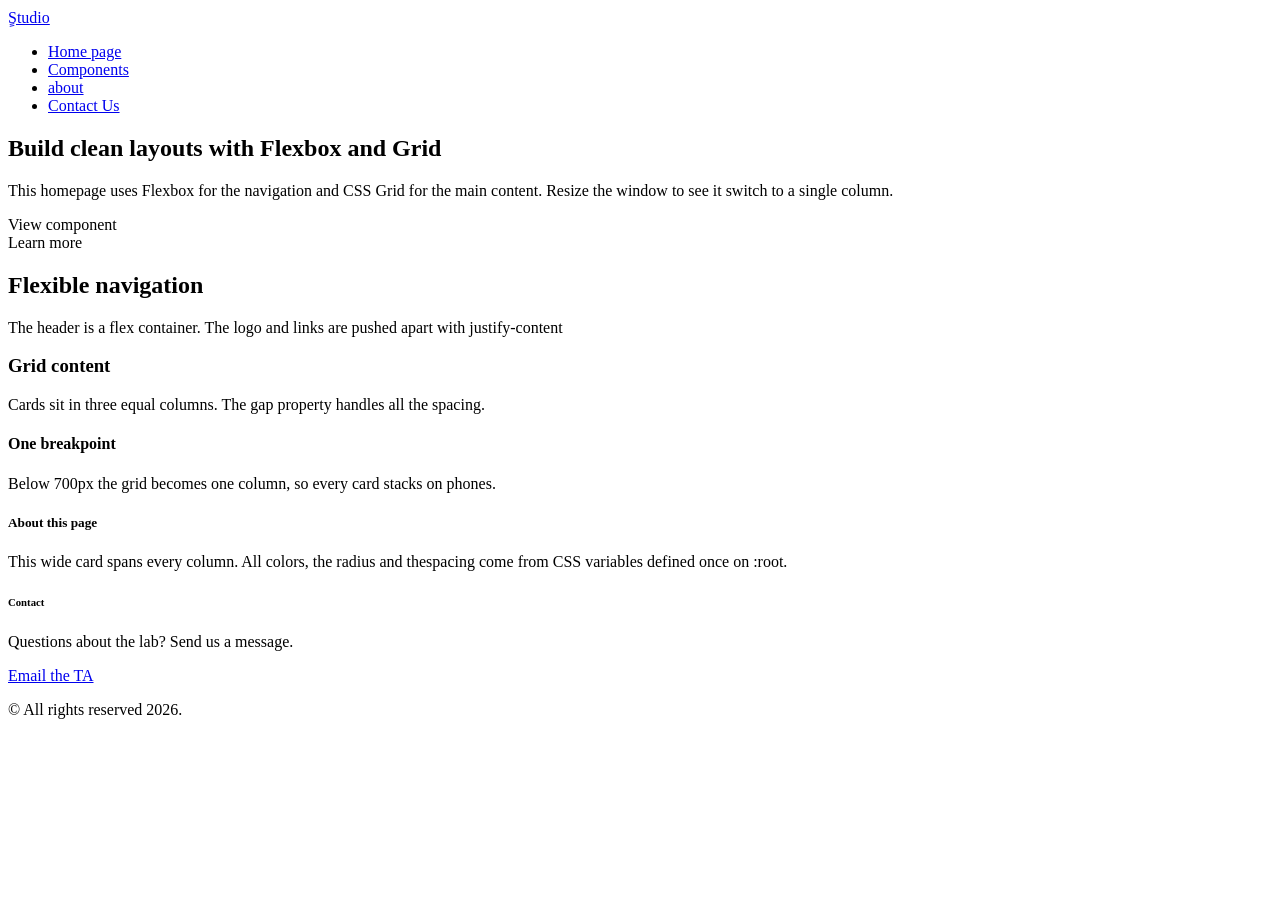
==== index.html @ 55640add "submission of project2_Lab2" ====
<!DOCTYPE html>
<html lang="en" dir="ltr">
<head>
    <meta charset="UTF-8">
    <meta name="viewport" content="width=device-width, initial-scale=1.0">
    <title>Home page / My website</title>
    <!-- ربط ملف الـ CSS المشترك -->
    <link rel="stylesheet" href="css/style.css">
</head>
<body>

    <!-- الهيدر وقائمة التنقل المشتركة -->
    <header class="site-header">
        <a class="logo" href="index.html">ٍStudio</div>
        <nav>
            <ul>
                <li><a href="index.html" class="active">Home page</a></li>
                <li><a href="components.html">Components</a></li>
                <li><a href="#about">about</a></li>
                <li><a href="#contact">Contact Us</a></li>
            </ul>
        </nav>
    </header>
    
    <div class="container">
            <section class="hero">
                <h1>Build clean layouts with Flexbox and Grid</h1>
                <p>This homepage uses Flexbox for the navigation and CSS Grid for the 
                   main content. Resize the window to see it switch to a single column.</p>
                <div class="action" >
                    <div class="btn" href="component.html">View component</div>
                    <div class="btn btn_outline" href="about.html">Learn more</div>
                </div>
            </section>

    <!-- المحتوى الرئيسي -->
    <main class="Grid">
        <article class="card">
            <h2>Flexible navigation</h2>
            <p>The header is a flex container. The logo and links are pushed apart 
               with justify-content</p>
        </article>

        <article class="card">
            <h3>Grid content</h3>
            <p>Cards sit in three equal columns. The gap property handles all the 
               spacing.</p>
        </article>

        <article class="card">
            <h4>One breakpoint</h4>
            <p>Below 700px the grid becomes one column, so every card stacks on 
               phones.</p>
        </article>

        <section class="card wide" id="about">
            <h5>About this page</h5>
            <p>This wide card spans every column. All colors, the radius and thespacing 
                come from CSS variables defined once on :root.</p>
        </section>

        <section class="card wide" id="contact">
            <h6>Contact</h6>
            <p>Questions about the lab? Send us a message.</p>
            <a class="btn" href="mailto:i57373785@gmail.com">Email the TA</a>
        </section>

        
    </main>

    <!-- الفوتر -->
    <footer class="site-footer">
        <p>&copy; All rights reserved 2026.</p>
    </footer>

</body>
</html>
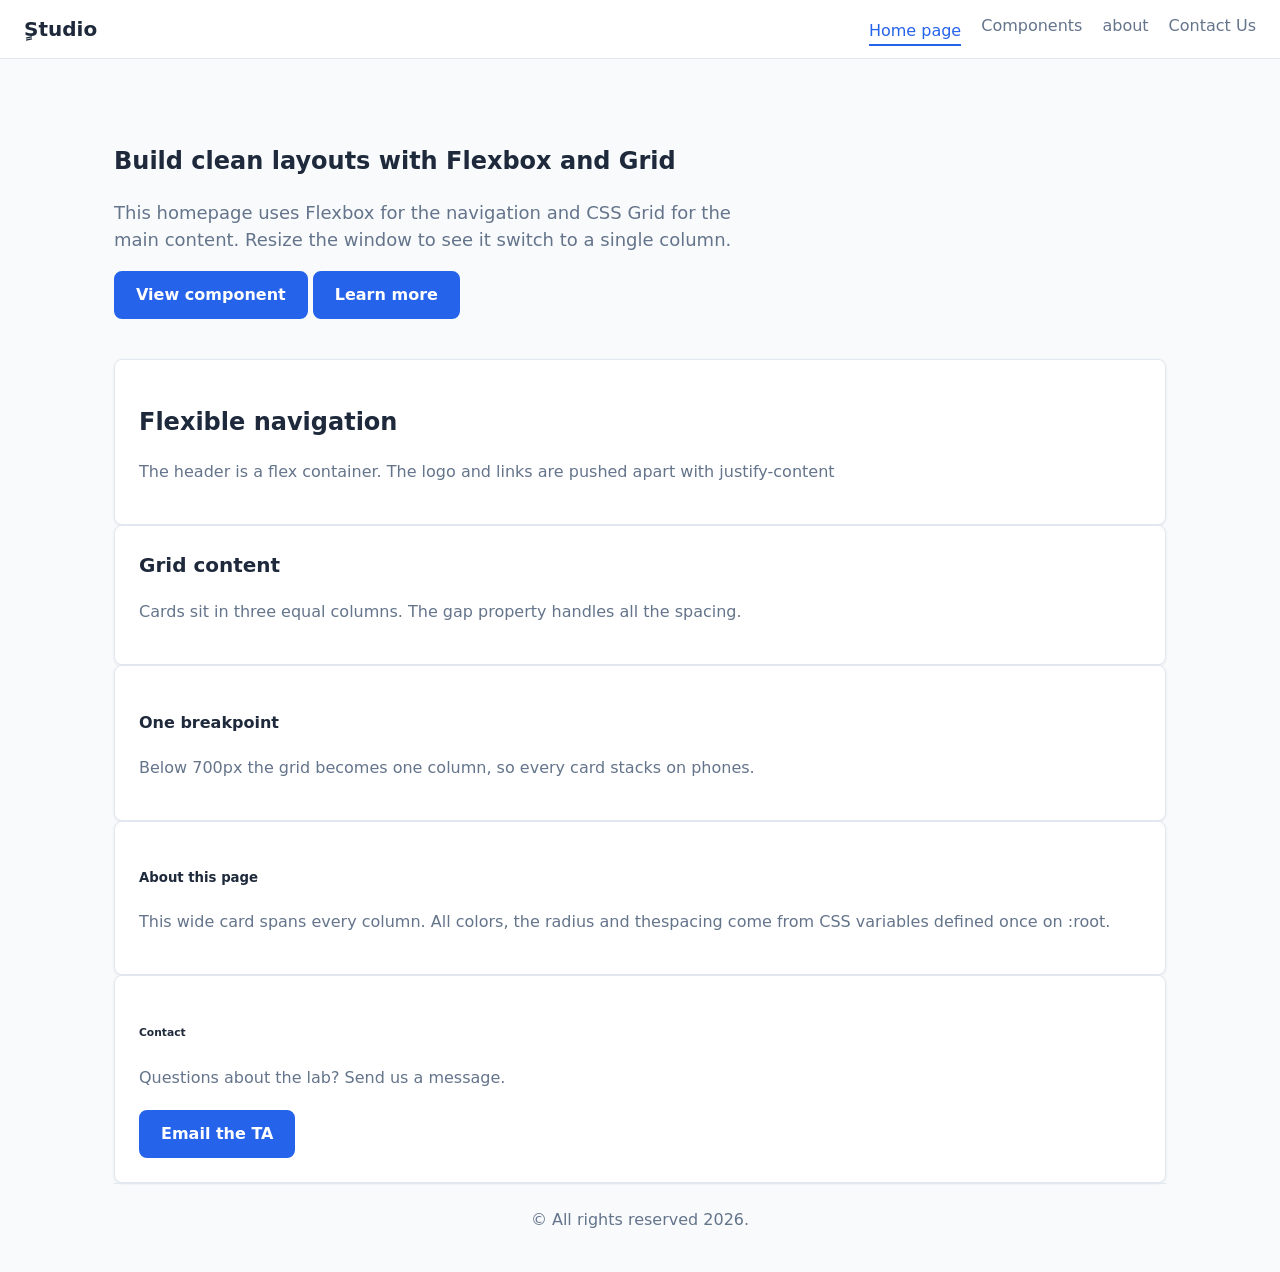
==== commit 7a43e77d: "fix the CSS issue" ====
--- a/index.html
+++ b/index.html
@@ -5,7 +5,7 @@
     <meta name="viewport" content="width=device-width, initial-scale=1.0">
     <title>Home page / My website</title>
     <!-- ربط ملف الـ CSS المشترك -->
-    <link rel="stylesheet" href="css/style.css">
+    <link rel="stylesheet" href="CSS/style.css">
 </head>
 <body>
 
--- a/CSS/style.css
+++ b/CSS/style.css
@@ -0,0 +1,282 @@
+/* =========================================================
+   1. CSS Variables & Resets (Light Mode - Default)
+   ========================================================= */
+:root {
+  --primary: #2563eb;
+  --primary-dark: #1d4ed8;
+  --bg: #f8fafc;
+  --surface: #ffffff;
+  --text: #1e293b;
+  --muted: #64748b;
+  --border: #e2e8f0;
+  --radius: 8px;
+  --space: 24px;
+}
+
+/* =========================================================
+   2. Dark Mode Support (@media prefers-color-scheme)
+   ========================================================= */
+@media (prefers-color-scheme: dark) {
+  :root {
+    --bg: #0f172a;
+    --surface: #1e293b;
+    --text: #f8fafc;
+    --muted: #94a3b8;
+    --border: #334155;
+    --primary: #3b82f6;
+    --primary-dark: #2563eb;
+  }
+}
+
+* {
+  box-sizing: border-box;
+}
+
+body {
+  margin: 0;
+  font-family: system-ui, -apple-system, sans-serif;
+  background: var(--bg);
+  color: var(--text);
+  line-height: 1.5;
+  transition: background-color 0.3s, color 0.3s;
+}
+
+p { margin: 0 0 1em; }
+a { color: var(--primary); }
+
+.container {
+  max-width: 1100px;
+  margin: 0 auto;
+  padding: 0 var(--space);
+}
+
+/* =========================================================
+   3. Navigation = FLEXBOX
+   ========================================================= */
+.site-header {
+  display: flex;
+  justify-content: space-between;
+  align-items: center;
+  flex-wrap: wrap;
+  gap: var(--space);
+  padding: 14px var(--space);
+  background: var(--surface);
+  border-bottom: 1px solid var(--border);
+}
+
+.logo { 
+  font-weight: 700; 
+  font-size: 1.25rem; 
+  color: var(--text); 
+  text-decoration: none; 
+}
+
+.site-header ul { 
+  display: flex; 
+  gap: 20px; 
+  list-style: none; 
+  margin: 0;
+  padding: 0; 
+}
+
+.site-header a:not(.logo) { 
+  text-decoration: none; 
+  color: var(--muted);
+  padding: 4px 0; 
+}
+
+.site-header a:not(.logo):hover,
+.site-header a.active { 
+  color: var(--primary); 
+  border-bottom: 2px solid var(--primary); 
+}
+
+/* =========================================================
+   4. Hero & Buttons
+   ========================================================= */
+.hero { padding: 64px 0 40px; }
+.hero p { max-width: 55ch; color: var(--muted); font-size: 1.125rem; }
+.hero .actions { display: flex; gap: 12px; flex-wrap: wrap; margin-top: 24px; }
+
+.btn {
+  display: inline-block;
+  padding: 10px 20px;
+  font: inherit;
+  font-weight: 600;
+  color: #fff;
+  background: var(--primary);
+  border: 2px solid var(--primary);
+  border-radius: var(--radius);
+  text-decoration: none;
+  cursor: pointer;
+  transition: background .15s, border-color .15s;
+}
+
+.btn:hover:not(:disabled),
+.btn.is-hover {
+  background: var(--primary-dark);
+  border-color: var(--primary-dark);
+}
+
+.btn:focus-visible { outline: 3px solid #93b4f8; outline-offset: 2px; }
+
+.btn:disabled {
+  background: #cbd5e1;
+  border-color: #cbd5e1;
+  color: #64748b;
+  cursor: not-allowed;
+}
+
+.btn-outline { background: transparent; color: var(--primary); }
+.btn-outline:hover:not(:disabled) { background: var(--primary); color: #fff; }
+
+/* =========================================================
+   5. Card & Grid Layout (Desktop & Tablet Breakpoints)
+   ========================================================= */
+.card {
+  background: var(--surface);
+  border: 1px solid var(--border);
+  border-radius: var(--radius);
+  padding: 24px;
+  box-shadow: 0 1px 3px rgba(15, 23, 42, .08);
+}
+
+.card h3 { font-size: 1.25rem; margin-top: 0; }
+.card p { color: var(--muted); }
+.card .btn { margin-top: 4px; }
+
+/* Mobile (Default): 1 Column */
+.grid {
+  display: grid;
+  grid-template-columns: 1fr;
+  gap: 24px;
+  padding-bottom: 48px;
+}
+
+/* Tablet Screens (>= 600px): 2 Columns */
+@media (min-width: 600px) {
+  .grid {
+    grid-template-columns: repeat(2, 1fr);
+  }
+}
+
+/* Desktop Screens (>= 900px): 3 Columns */
+@media (min-width: 900px) {
+  .grid {
+    grid-template-columns: repeat(3, 1fr);
+  }
+}
+
+.grid .wide { grid-column: 1 / -1; }
+
+.site-footer {
+  border-top: 1px solid var(--border);
+  padding: 24px 0;
+  color: var(--muted);
+  text-align: center;
+}
+
+/* =========================================================
+   6. Responsive Table & Badges
+   ========================================================= */
+.table-wrap {
+  overflow-x: auto;
+  border: 1px solid var(--border);
+  border-radius: var(--radius);
+  background: var(--surface);
+}
+
+table { width: 100%; min-width: 520px; border-collapse: collapse; }
+th, td { padding: 12px 16px; text-align: left; }
+th { background: var(--primary); color: #fff; white-space: nowrap; }
+tbody tr:nth-child(even) { background: var(--bg); }
+tbody tr:hover { background: rgba(37, 99, 235, 0.1); }
+
+.badge { 
+  padding: 2px 10px; 
+  border-radius: 999px; 
+  font-size: .85rem; 
+  font-weight: 600; 
+  background: #dcfce7; 
+  color: #166534; 
+}
+.badge.off { background: #fee2e2; color: #991b1b; }
+
+/* =========================================================
+   7. Additional Components (Forms, Alerts, CSS Modal)
+   ========================================================= */
+/* Form Elements */
+.form-group {
+  margin-bottom: 16px;
+}
+.form-group label {
+  display: block;
+  margin-bottom: 6px;
+  font-weight: 600;
+  color: var(--text);
+}
+.form-control {
+  width: 100%;
+  padding: 10px 14px;
+  border: 1px solid var(--border);
+  border-radius: var(--radius);
+  background: var(--surface);
+  color: var(--text);
+  font: inherit;
+}
+
+/* Alert Box Component */
+.alert {
+  padding: 14px 20px;
+  border-radius: var(--radius);
+  border: 1px solid transparent;
+  margin-bottom: 16px;
+  font-weight: 500;
+}
+.alert-info {
+  background: #e0f2fe;
+  color: #0369a1;
+  border-color: #bae6fd;
+}
+
+/* CSS Pure Modal (No JS - using :target) */
+.modal {
+  display: none;
+  position: fixed;
+  top: 0; left: 0; width: 100%; height: 100%;
+  background: rgba(0, 0, 0, 0.6);
+  align-items: center;
+  justify-content: center;
+  z-index: 1000;
+}
+.modal:target {
+  display: flex;
+}
+.modal-content {
+  background: var(--surface);
+  padding: 24px;
+  border-radius: var(--radius);
+  max-width: 450px;
+  width: 90%;
+  position: relative;
+}
+
+/* Helpers */
+.section { padding: 32px 0 8px; }
+.section > h2 { margin-bottom: 16px; }
+.row { display: flex; flex-wrap: wrap; gap: 16px; align-items: center; }
+.label { color: var(--muted); font-size: .9rem; }
+
+.swatches { 
+  display: grid; 
+  grid-template-columns: repeat(auto-fit, minmax(140px, 1fr)); 
+  gap: 16px; 
+}
+.swatch { 
+  border: 1px solid var(--border); 
+  border-radius: var(--radius); 
+  overflow: hidden; 
+  background: var(--surface); 
+}
+.swatch i { display: block; height: 56px; }
+.swatch code { display: block; padding: 8px 12px; font-size: .85rem; }
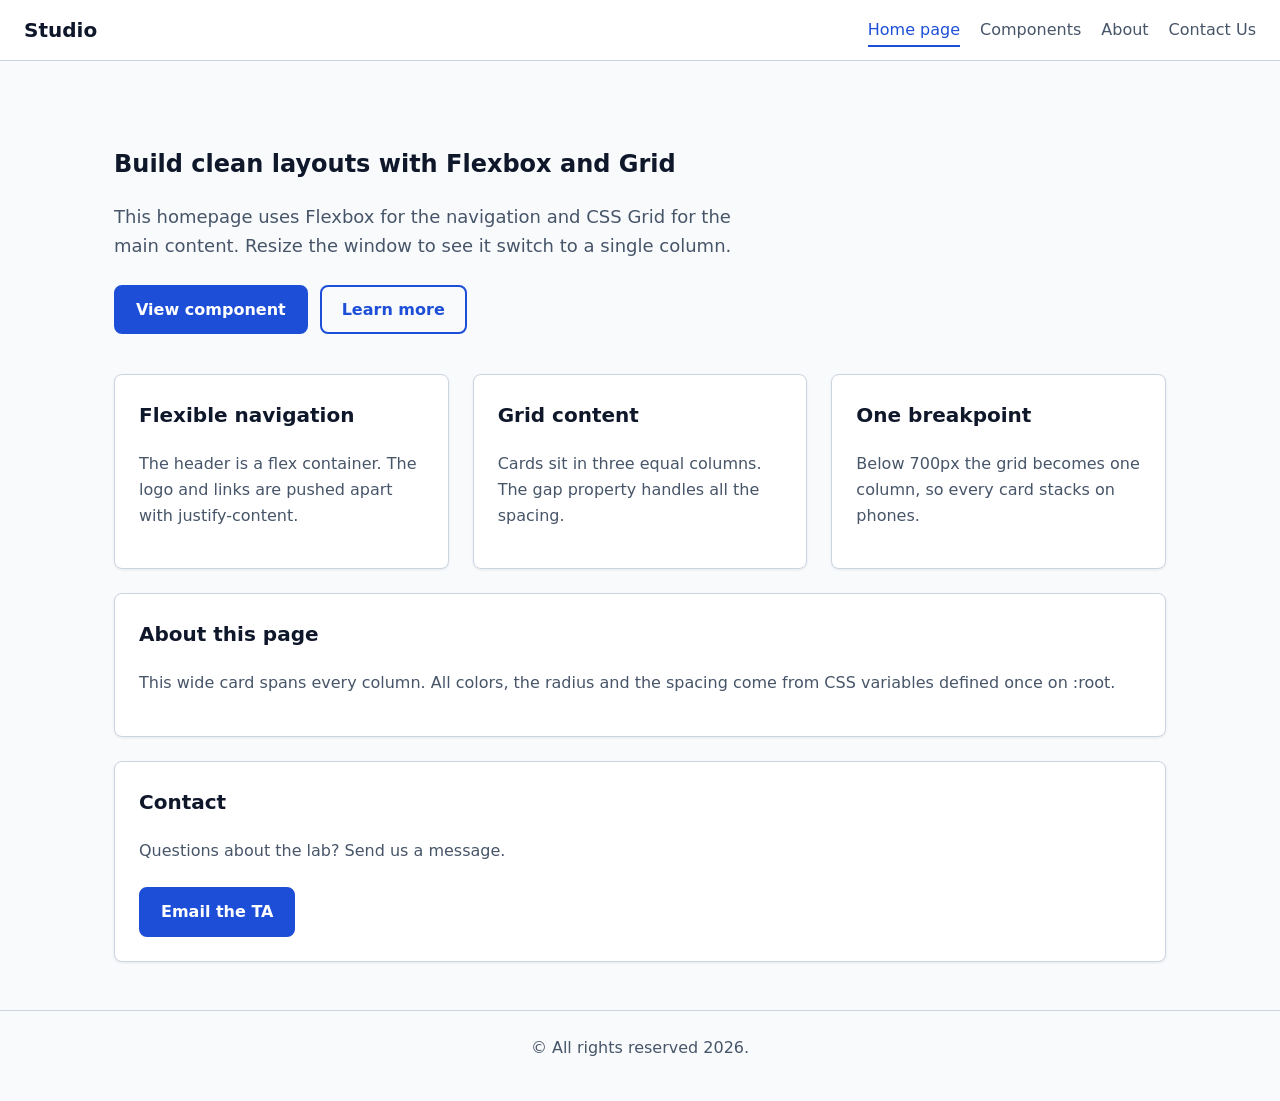
==== commit 029309fd: "the final submission of Project 2_Lab2" ====
--- a/index.html
+++ b/index.html
@@ -3,72 +3,69 @@
 <head>
     <meta charset="UTF-8">
     <meta name="viewport" content="width=device-width, initial-scale=1.0">
-    <title>Home page / My website</title>
-    <!-- ربط ملف الـ CSS المشترك -->
+    <title>Home page - Studio</title>
     <link rel="stylesheet" href="CSS/style.css">
 </head>
 <body>
 
-    <!-- الهيدر وقائمة التنقل المشتركة -->
+    <!-- Navigation Header -->
     <header class="site-header">
-        <a class="logo" href="index.html">ٍStudio</div>
+        <a class="logo" href="index.html" aria-label="Studio Home">Studio</a>
         <nav>
             <ul>
                 <li><a href="index.html" class="active">Home page</a></li>
                 <li><a href="components.html">Components</a></li>
-                <li><a href="#about">about</a></li>
+                <li><a href="#about">About</a></li>
                 <li><a href="#contact">Contact Us</a></li>
             </ul>
         </nav>
     </header>
     
+    <!-- Hero Section -->
     <div class="container">
-            <section class="hero">
-                <h1>Build clean layouts with Flexbox and Grid</h1>
-                <p>This homepage uses Flexbox for the navigation and CSS Grid for the 
-                   main content. Resize the window to see it switch to a single column.</p>
-                <div class="action" >
-                    <div class="btn" href="component.html">View component</div>
-                    <div class="btn btn_outline" href="about.html">Learn more</div>
-                </div>
+        <section class="hero">
+            <h1>Build clean layouts with Flexbox and Grid</h1>
+            <p>This homepage uses Flexbox for the navigation and CSS Grid for the 
+               main content. Resize the window to see it switch to a single column.</p>
+            <div class="actions">
+                <a class="btn" href="components.html">View component</a>
+                <a class="btn btn-outline" href="#about">Learn more</a>
+            </div>
+        </section>
+    </div>
+
+    <!-- Main Grid Content -->
+    <main class="container">
+        <div class="grid">
+            <article class="card">
+                <h3>Flexible navigation</h3>
+                <p>The header is a flex container. The logo and links are pushed apart with justify-content.</p>
+            </article>
+
+            <article class="card">
+                <h3>Grid content</h3>
+                <p>Cards sit in three equal columns. The gap property handles all the spacing.</p>
+            </article>
+
+            <article class="card">
+                <h3>One breakpoint</h3>
+                <p>Below 700px the grid becomes one column, so every card stacks on phones.</p>
+            </article>
+
+            <section class="card wide" id="about">
+                <h3>About this page</h3>
+                <p>This wide card spans every column. All colors, the radius and the spacing come from CSS variables defined once on :root.</p>
             </section>
 
-    <!-- المحتوى الرئيسي -->
-    <main class="Grid">
-        <article class="card">
-            <h2>Flexible navigation</h2>
-            <p>The header is a flex container. The logo and links are pushed apart 
-               with justify-content</p>
-        </article>
-
-        <article class="card">
-            <h3>Grid content</h3>
-            <p>Cards sit in three equal columns. The gap property handles all the 
-               spacing.</p>
-        </article>
-
-        <article class="card">
-            <h4>One breakpoint</h4>
-            <p>Below 700px the grid becomes one column, so every card stacks on 
-               phones.</p>
-        </article>
-
-        <section class="card wide" id="about">
-            <h5>About this page</h5>
-            <p>This wide card spans every column. All colors, the radius and thespacing 
-                come from CSS variables defined once on :root.</p>
-        </section>
-
-        <section class="card wide" id="contact">
-            <h6>Contact</h6>
-            <p>Questions about the lab? Send us a message.</p>
-            <a class="btn" href="mailto:i57373785@gmail.com">Email the TA</a>
-        </section>
-
-        
+            <section class="card wide" id="contact">
+                <h3>Contact</h3>
+                <p>Questions about the lab? Send us a message.</p>
+                <a class="btn" href="mailto:i57373785@gmail.com">Email the TA</a>
+            </section>
+        </div>
     </main>
 
-    <!-- الفوتر -->
+    <!-- Footer -->
     <footer class="site-footer">
         <p>&copy; All rights reserved 2026.</p>
     </footer>
--- a/CSS/style.css
+++ b/CSS/style.css
@@ -2,13 +2,13 @@
    1. CSS Variables & Resets (Light Mode - Default)
    ========================================================= */
 :root {
-  --primary: #2563eb;
-  --primary-dark: #1d4ed8;
+  --primary: #1d4ed8;       /* Blue with higher contrast for accessibility */
+  --primary-dark: #1e40af;
   --bg: #f8fafc;
   --surface: #ffffff;
-  --text: #1e293b;
-  --muted: #64748b;
-  --border: #e2e8f0;
+  --text: #0f172a;          /* Darker text for maximum readability */
+  --muted: #475569;         /* High-contrast muted text */
+  --border: #cbd5e1;
   --radius: 8px;
   --space: 24px;
 }
@@ -21,10 +21,10 @@
     --bg: #0f172a;
     --surface: #1e293b;
     --text: #f8fafc;
-    --muted: #94a3b8;
-    --border: #334155;
-    --primary: #3b82f6;
-    --primary-dark: #2563eb;
+    --muted: #cbd5e1;
+    --border: #475569;
+    --primary: #60a5fa;
+    --primary-dark: #3b82f6;
   }
 }
 
@@ -37,7 +37,7 @@
   font-family: system-ui, -apple-system, sans-serif;
   background: var(--bg);
   color: var(--text);
-  line-height: 1.5;
+  line-height: 1.6;
   transition: background-color 0.3s, color 0.3s;
 }
 
@@ -82,7 +82,8 @@
 .site-header a:not(.logo) { 
   text-decoration: none; 
   color: var(--muted);
-  padding: 4px 0; 
+  padding: 6px 0; 
+  font-weight: 500;
 }
 
 .site-header a:not(.logo):hover,
@@ -103,7 +104,7 @@
   padding: 10px 20px;
   font: inherit;
   font-weight: 600;
-  color: #fff;
+  color: #ffffff;
   background: var(--primary);
   border: 2px solid var(--primary);
   border-radius: var(--radius);
@@ -116,22 +117,34 @@
 .btn.is-hover {
   background: var(--primary-dark);
   border-color: var(--primary-dark);
-}
-
-.btn:focus-visible { outline: 3px solid #93b4f8; outline-offset: 2px; }
+  color: #ffffff;
+}
+
+.btn:focus-visible { 
+  outline: 3px solid var(--primary); 
+  outline-offset: 2px; 
+}
 
 .btn:disabled {
   background: #cbd5e1;
   border-color: #cbd5e1;
-  color: #64748b;
+  color: #475569;
   cursor: not-allowed;
 }
 
-.btn-outline { background: transparent; color: var(--primary); }
-.btn-outline:hover:not(:disabled) { background: var(--primary); color: #fff; }
-
-/* =========================================================
-   5. Card & Grid Layout (Desktop & Tablet Breakpoints)
+.btn-outline { 
+  background: transparent; 
+  color: var(--primary); 
+  border-color: var(--primary);
+}
+
+.btn-outline:hover:not(:disabled) { 
+  background: var(--primary); 
+  color: #ffffff; 
+}
+
+/* =========================================================
+   5. Card & Grid Layout
    ========================================================= */
 .card {
   background: var(--surface);
@@ -143,9 +156,9 @@
 
 .card h3 { font-size: 1.25rem; margin-top: 0; }
 .card p { color: var(--muted); }
-.card .btn { margin-top: 4px; }
-
-/* Mobile (Default): 1 Column */
+.card .btn { margin-top: 8px; }
+
+/* Mobile First Grid */
 .grid {
   display: grid;
   grid-template-columns: 1fr;
@@ -153,18 +166,12 @@
   padding-bottom: 48px;
 }
 
-/* Tablet Screens (>= 600px): 2 Columns */
 @media (min-width: 600px) {
-  .grid {
-    grid-template-columns: repeat(2, 1fr);
-  }
-}
-
-/* Desktop Screens (>= 900px): 3 Columns */
+  .grid { grid-template-columns: repeat(2, 1fr); }
+}
+
 @media (min-width: 900px) {
-  .grid {
-    grid-template-columns: repeat(3, 1fr);
-  }
+  .grid { grid-template-columns: repeat(3, 1fr); }
 }
 
 .grid .wide { grid-column: 1 / -1; }
@@ -188,27 +195,24 @@
 
 table { width: 100%; min-width: 520px; border-collapse: collapse; }
 th, td { padding: 12px 16px; text-align: left; }
-th { background: var(--primary); color: #fff; white-space: nowrap; }
+th { background: var(--primary); color: #ffffff; white-space: nowrap; }
 tbody tr:nth-child(even) { background: var(--bg); }
 tbody tr:hover { background: rgba(37, 99, 235, 0.1); }
 
 .badge { 
-  padding: 2px 10px; 
+  padding: 4px 10px; 
   border-radius: 999px; 
   font-size: .85rem; 
-  font-weight: 600; 
+  font-weight: 700; 
   background: #dcfce7; 
-  color: #166534; 
-}
-.badge.off { background: #fee2e2; color: #991b1b; }
-
-/* =========================================================
-   7. Additional Components (Forms, Alerts, CSS Modal)
-   ========================================================= */
-/* Form Elements */
-.form-group {
-  margin-bottom: 16px;
-}
+  color: #14532d; 
+}
+.badge.off { background: #fee2e2; color: #7f1d1d; }
+
+/* =========================================================
+   7. Form Elements, Alerts, CSS Modal
+   ========================================================= */
+.form-group { margin-bottom: 16px; }
 .form-group label {
   display: block;
   margin-bottom: 6px;
@@ -225,7 +229,6 @@
   font: inherit;
 }
 
-/* Alert Box Component */
 .alert {
   padding: 14px 20px;
   border-radius: var(--radius);
@@ -234,24 +237,20 @@
   font-weight: 500;
 }
 .alert-info {
-  background: #e0f2fe;
-  color: #0369a1;
-  border-color: #bae6fd;
-}
-
-/* CSS Pure Modal (No JS - using :target) */
+  background: #0284c7;
+  color: #ffffff;
+}
+
 .modal {
   display: none;
   position: fixed;
   top: 0; left: 0; width: 100%; height: 100%;
-  background: rgba(0, 0, 0, 0.6);
+  background: rgba(0, 0, 0, 0.7);
   align-items: center;
   justify-content: center;
   z-index: 1000;
 }
-.modal:target {
-  display: flex;
-}
+.modal:target { display: flex; }
 .modal-content {
   background: var(--surface);
   padding: 24px;
@@ -261,7 +260,6 @@
   position: relative;
 }
 
-/* Helpers */
 .section { padding: 32px 0 8px; }
 .section > h2 { margin-bottom: 16px; }
 .row { display: flex; flex-wrap: wrap; gap: 16px; align-items: center; }
